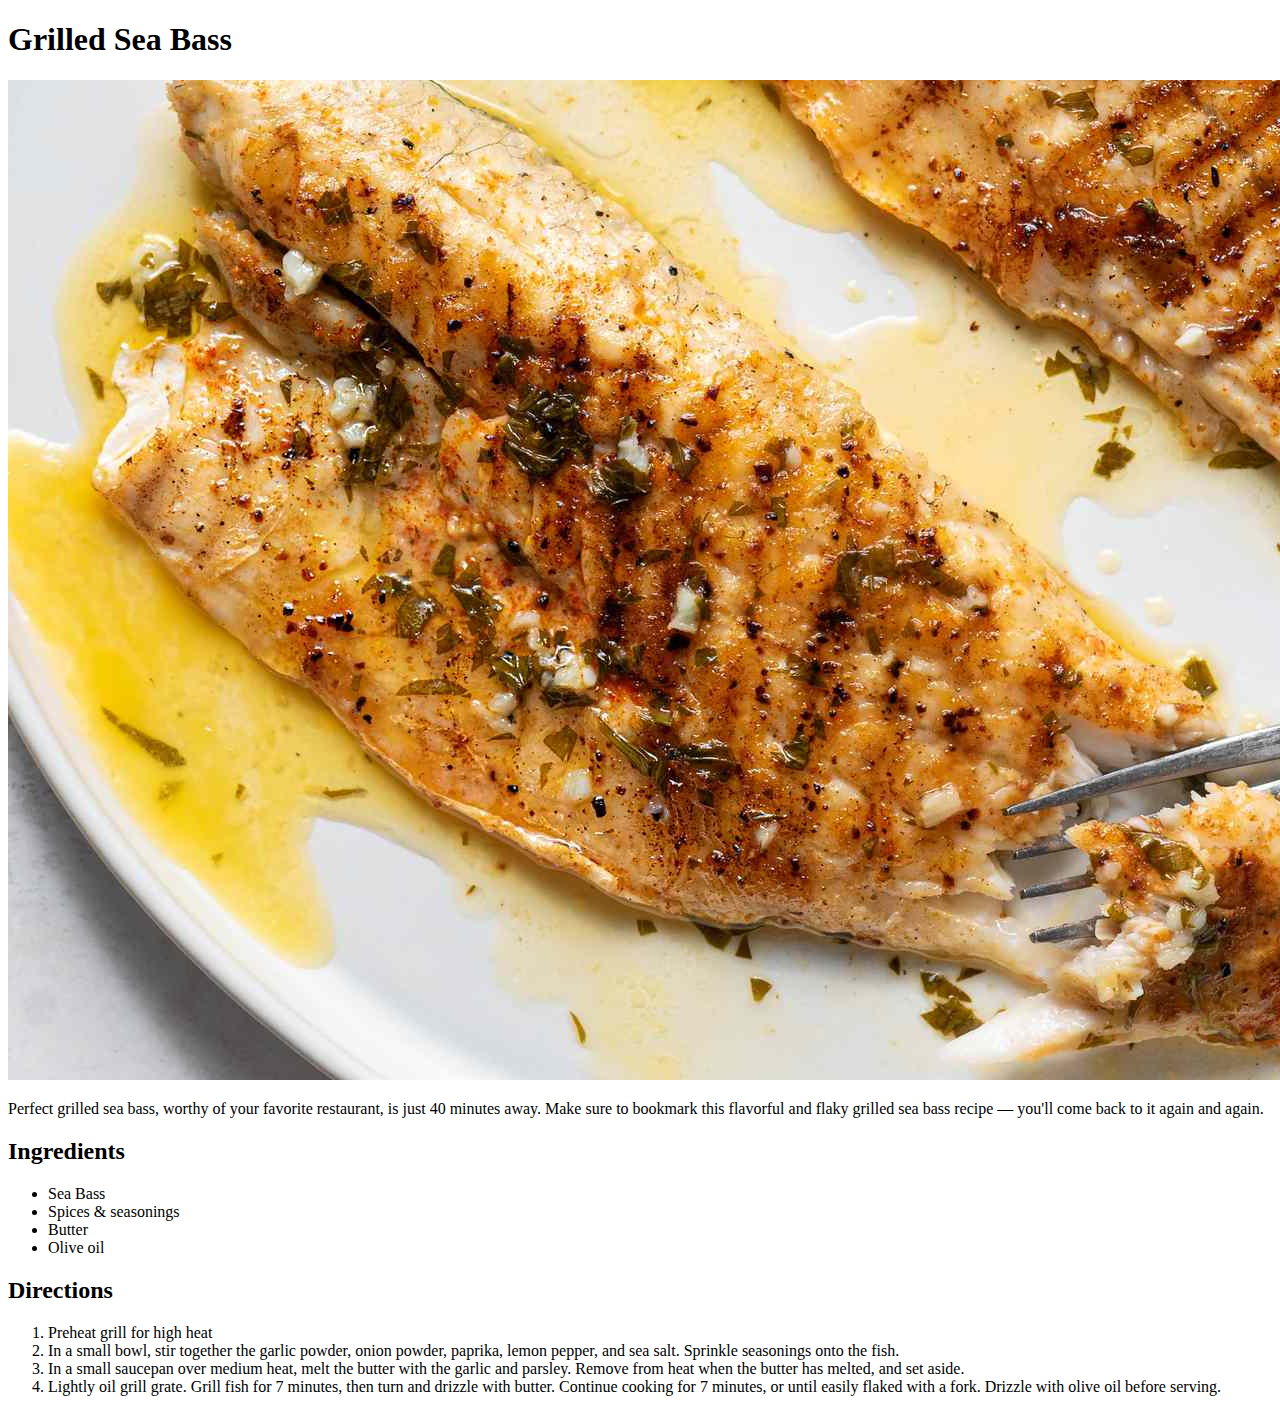
==== recipes/bass.html @ fbf68e42 "Add image and recipe folders plus contents" ====
<!DOCTYPE html>
<html lang="en">
  <head>
    <meta charset="UTF-8">
    <title>Odin Recipes</title>
  </head>

  <body>
    <h1>Grilled Sea Bass</h1>
    <img src="../images/bass.jpg" alt="Worlds best bassist">
    <p>Perfect grilled sea bass, worthy of your favorite restaurant, is just 40 minutes away. Make sure to bookmark this flavorful and flaky grilled sea bass recipe — you'll come back to it again and again.</p>

    <h2>Ingredients</h2>
    <ul>
      <li>Sea Bass</li>
      <li>Spices & seasonings</li>
      <li>Butter</li>
      <li>Olive oil</li>
    </ul>

    <h2>Directions</h2>
    <ol>
      <li>Preheat grill for high heat</li>
      <li>In a small bowl, stir together the garlic powder, onion powder, paprika, lemon pepper, and sea salt. Sprinkle seasonings onto the fish.</li>
      <li>In a small saucepan over medium heat, melt the butter with the garlic and parsley. Remove from heat when the butter has melted, and set aside.</li>
      <li>Lightly oil grill grate. Grill fish for 7 minutes, then turn and drizzle with butter. Continue cooking for 7 minutes, or until easily flaked with a fork. Drizzle with olive oil before serving.</li>
    </ol>
  </body>
</html>
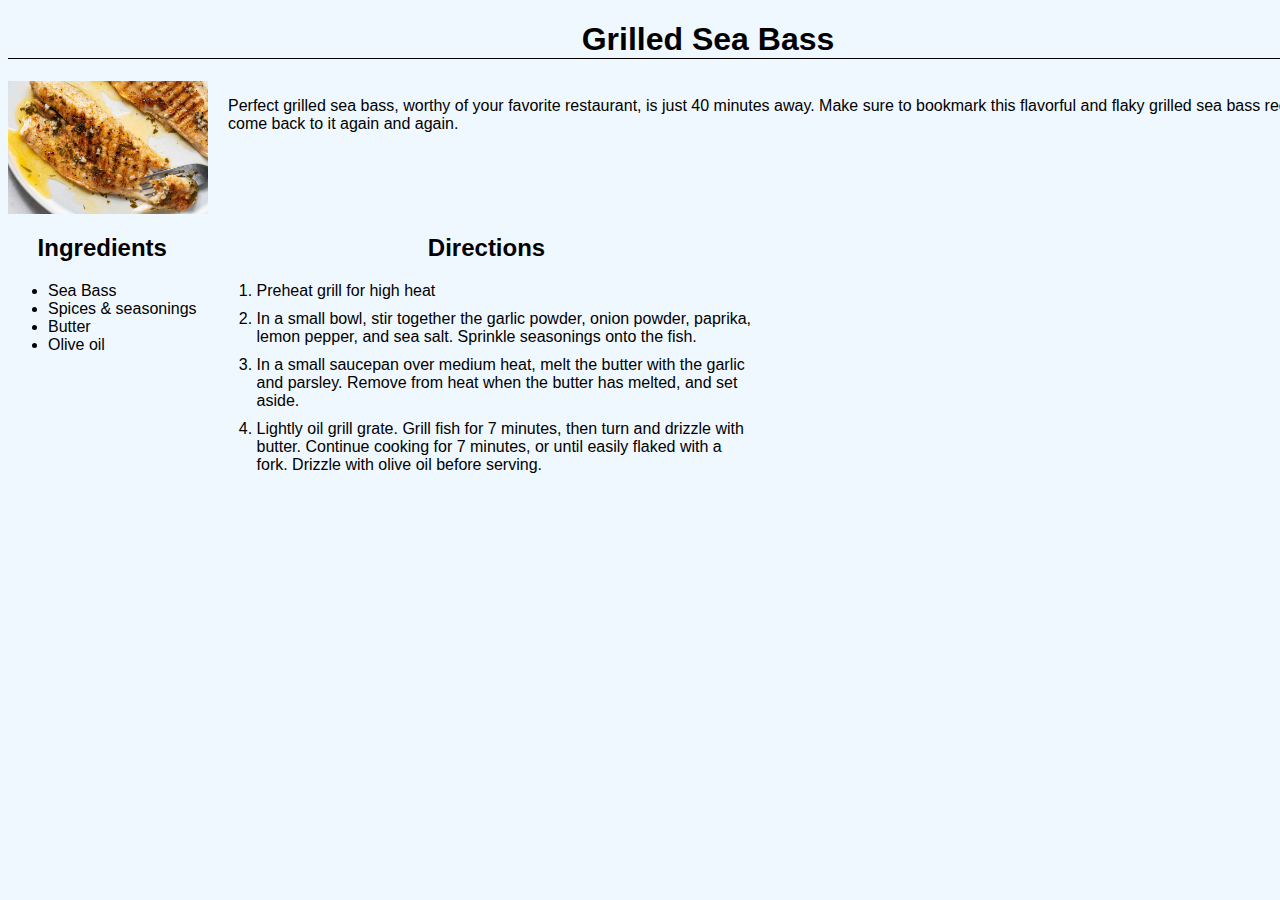
==== commit 4f90854b: "Add style.css to project" ====
--- a/recipes/bass.html
+++ b/recipes/bass.html
@@ -3,27 +3,36 @@
   <head>
     <meta charset="UTF-8">
     <title>Odin Recipes</title>
+    <link rel="stylesheet" href="../style.css">
   </head>
 
-  <body>
+  <body class="recipe-body">
     <h1>Grilled Sea Bass</h1>
-    <img src="../images/bass.jpg" alt="Worlds best bassist">
-    <p>Perfect grilled sea bass, worthy of your favorite restaurant, is just 40 minutes away. Make sure to bookmark this flavorful and flaky grilled sea bass recipe — you'll come back to it again and again.</p>
+    <div class="description-section">
+      <img src="../images/bass.jpg" alt="Worlds best bassist">
+      <p>Perfect grilled sea bass, worthy of your favorite restaurant, is just 40 minutes away. Make sure to bookmark this flavorful and flaky grilled sea bass recipe — you'll come back to it again and again.</p>
+    </div>
 
-    <h2>Ingredients</h2>
-    <ul>
-      <li>Sea Bass</li>
-      <li>Spices & seasonings</li>
-      <li>Butter</li>
-      <li>Olive oil</li>
-    </ul>
-
-    <h2>Directions</h2>
-    <ol>
-      <li>Preheat grill for high heat</li>
-      <li>In a small bowl, stir together the garlic powder, onion powder, paprika, lemon pepper, and sea salt. Sprinkle seasonings onto the fish.</li>
-      <li>In a small saucepan over medium heat, melt the butter with the garlic and parsley. Remove from heat when the butter has melted, and set aside.</li>
-      <li>Lightly oil grill grate. Grill fish for 7 minutes, then turn and drizzle with butter. Continue cooking for 7 minutes, or until easily flaked with a fork. Drizzle with olive oil before serving.</li>
-    </ol>
+    <div class="instruction-section">
+      <div>
+        <h2>Ingredients</h2>
+        <ul>
+          <li>Sea Bass</li>
+          <li>Spices & seasonings</li>
+          <li>Butter</li>
+          <li>Olive oil</li>
+        </ul>
+      </div>
+  
+      <div>
+        <h2>Directions</h2>
+        <ol>
+          <li>Preheat grill for high heat</li>
+          <li>In a small bowl, stir together the garlic powder, onion powder, paprika, lemon pepper, and sea salt. Sprinkle seasonings onto the fish.</li>
+          <li>In a small saucepan over medium heat, melt the butter with the garlic and parsley. Remove from heat when the butter has melted, and set aside.</li>
+          <li>Lightly oil grill grate. Grill fish for 7 minutes, then turn and drizzle with butter. Continue cooking for 7 minutes, or until easily flaked with a fork. Drizzle with olive oil before serving.</li>
+        </ol>
+      </div>
+    </div>
   </body>
 </html>--- a/style.css
+++ b/style.css
@@ -0,0 +1,56 @@
+body{
+  font-family:'Franklin Gothic Medium', 'Arial Narrow', Arial, sans-serif;
+  background-color: aliceblue;
+  width: 1400px;
+}
+
+body h1 {
+  text-align: center;
+  border-bottom: 1px solid black;
+}
+
+.recipe-list {
+  display: flex;
+}
+
+.recipe-item {
+  list-style: none;
+  /* margin: 10px;
+  padding: 10px;
+  width: 200px; */
+  border: 1px solid black;
+  text-align: center;
+  background-color: orange;
+  color: white;
+  margin: 20px;
+}
+
+.recipe-item a {
+  color: white;
+  text-decoration: none;
+  font-weight: bold;
+  display: block;
+  padding: 10px;
+  width: 200px;
+}
+
+.recipe-body img {
+  height: auto;
+  width: 200px;  
+}
+
+.description-section,
+.instruction-section {
+  display: flex;
+  gap: 20px;
+}
+
+.instruction-section div h2 {
+  text-align: center;
+}
+
+.instruction-section div ol li {
+  margin-bottom: 10px;
+  width: 500px;
+}
+
